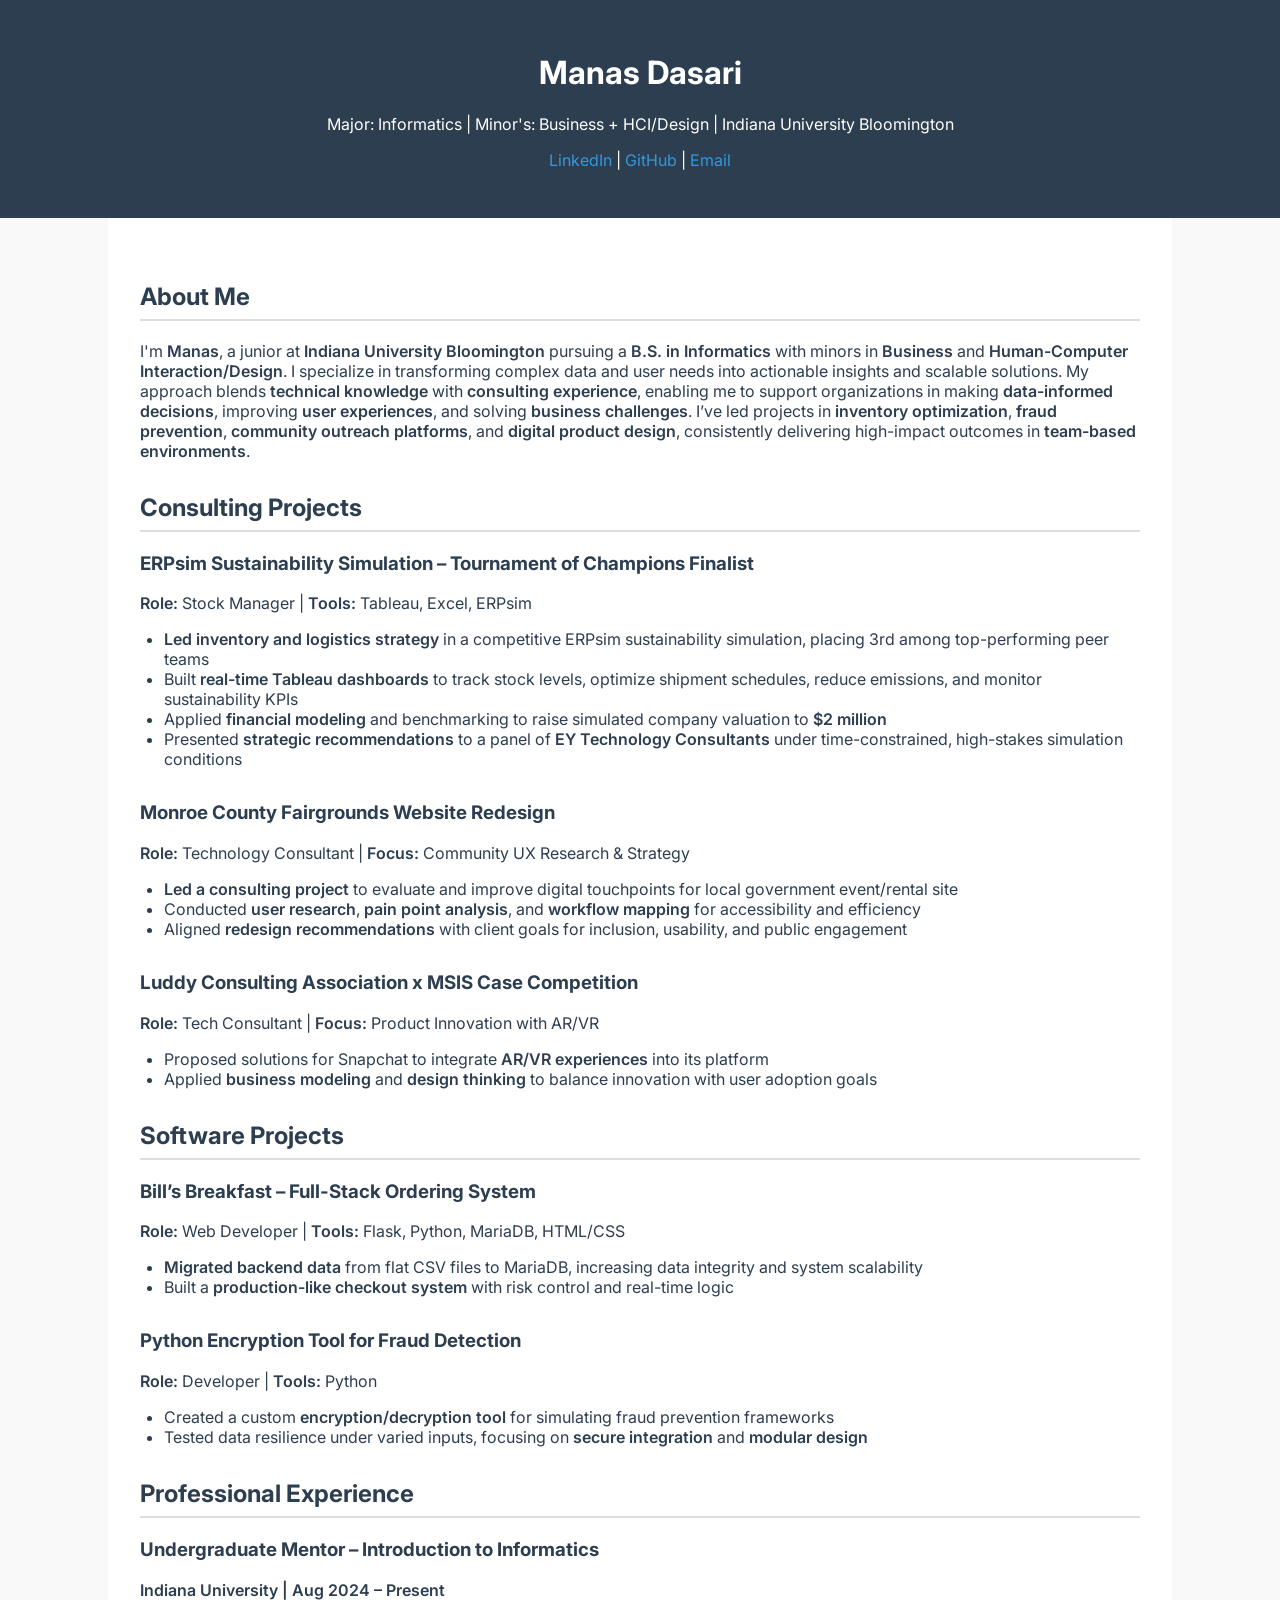
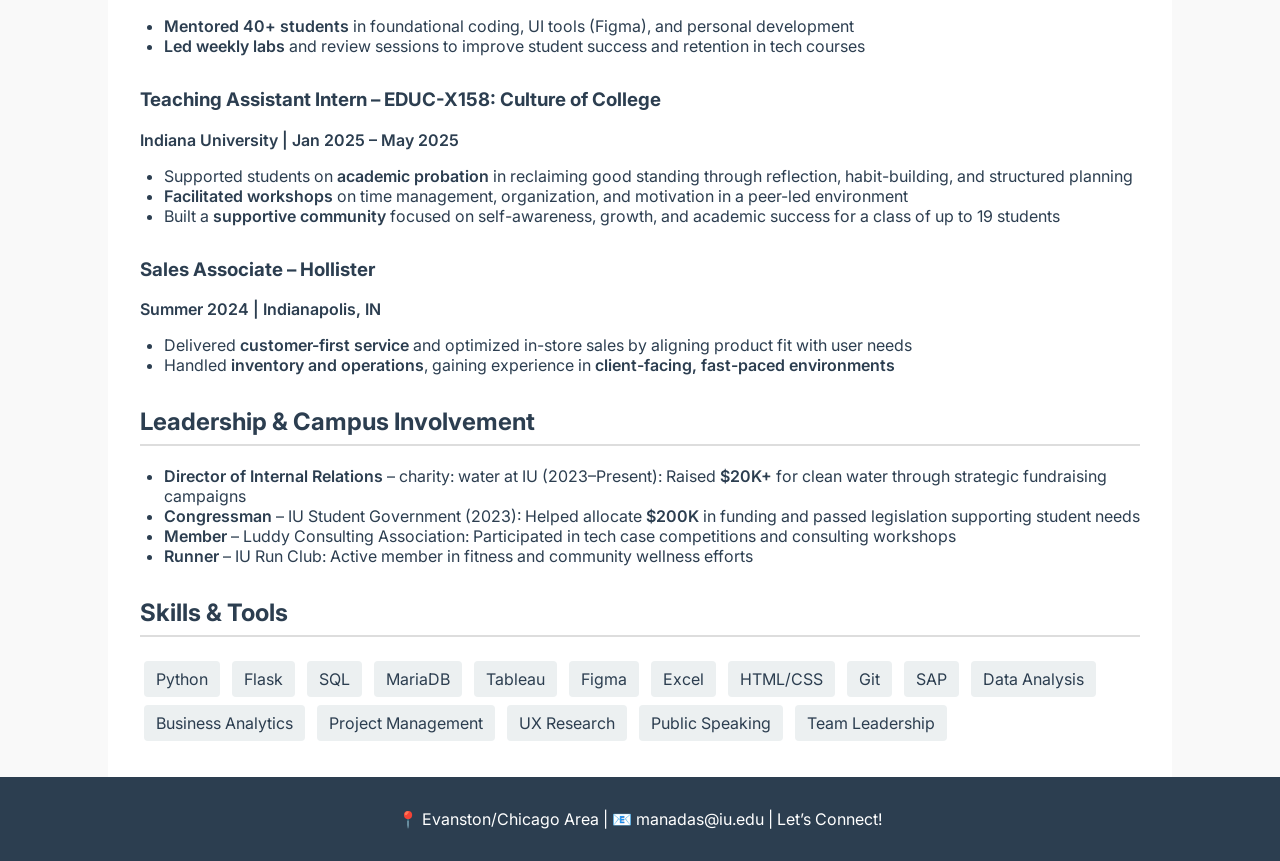
==== portfolio.html @ a8dafc89 "remade to tech consultant portfolio" ====
<!DOCTYPE html>
<html lang="en">
<head>
  <meta charset="UTF-8">
  <meta name="viewport" content="width=device-width, initial-scale=1.0">
  <title>Manas Dasari | Tech Consulting Portfolio</title>
  <link href="https://fonts.googleapis.com/css2?family=Inter:wght@400;600;800&display=swap" rel="stylesheet">
  <style>
    body {
      font-family: 'Inter', sans-serif;
      margin: 0;
      padding: 0;
      background: #f9f9f9;
      color: #2c3e50;
    }
    header {
      background: #2c3e50;
      color: white;
      padding: 2rem;
      text-align: center;
    }
    .container {
      max-width: 1000px;
      margin: auto;
      padding: 2rem;
      background: white;
    }
    h2 {
      border-bottom: 2px solid #ddd;
      padding-bottom: 0.5rem;
      margin-top: 2rem;
    }
    ul {
      padding-left: 1.5rem;
    }
    .project, .experience {
      margin-bottom: 2rem;
    }
    .skills span {
      background: #ecf0f1;
      margin: 0.25rem;
      padding: 0.5rem 0.75rem;
      display: inline-block;
      border-radius: 4px;
    }
    footer {
      text-align: center;
      padding: 1rem;
      background: #2c3e50;
      color: white;
    }
    a {
      color: #3498db;
      text-decoration: none;
    }
    strong {
      font-weight: 600;
    }
  </style>
</head>
<body>
  <header>
    <h1>Manas Dasari</h1>
    <p>Major: Informatics | Minor's: Business + HCI/Design | Indiana University Bloomington</p>
    <p><a href="https://www.linkedin.com/in/manas-dasari-886086213/">LinkedIn</a> | <a href="#">GitHub</a> | <a href="mailto:manadasar@gmail.com">Email</a></p>
  </header>

  <div class="container">
    <section>
      <h2>About Me</h2>
      <p>
        I'm <strong>Manas</strong>, a junior at <strong>Indiana University Bloomington</strong> pursuing a <strong>B.S. in Informatics</strong> with minors in <strong>Business</strong> and <strong>Human-Computer Interaction/Design</strong>. 
        I specialize in transforming complex data and user needs into actionable insights and scalable solutions. 
        My approach blends <strong>technical knowledge</strong> with <strong>consulting experience</strong>, enabling me to support organizations in making <strong>data-informed decisions</strong>, improving <strong>user experiences</strong>, and solving <strong>business challenges</strong>. 
        I’ve led projects in <strong>inventory optimization</strong>, <strong>fraud prevention</strong>, <strong>community outreach platforms</strong>, and <strong>digital product design</strong>, consistently delivering high-impact outcomes in <strong>team-based environments</strong>.
      </p>
    </section>

    <section>
      <h2>Consulting Projects</h2>
      <div class="project">
        <h3>ERPsim Sustainability Simulation – Tournament of Champions Finalist</h3>
        <p><strong>Role:</strong> Stock Manager | <strong>Tools:</strong> Tableau, Excel, ERPsim</p>
        <ul>
          <li><strong>Led inventory and logistics strategy</strong> in a competitive ERPsim sustainability simulation, placing 3rd among top-performing peer teams</li>
          <li>Built <strong>real-time Tableau dashboards</strong> to track stock levels, optimize shipment schedules, reduce emissions, and monitor sustainability KPIs</li>
          <li>Applied <strong>financial modeling</strong> and benchmarking to raise simulated company valuation to <strong>$2 million</strong></li>
          <li>Presented <strong>strategic recommendations</strong> to a panel of <strong>EY Technology Consultants</strong> under time-constrained, high-stakes simulation conditions</li>
        </ul>
      </div>

      <div class="project">
        <h3>Monroe County Fairgrounds Website Redesign</h3>
        <p><strong>Role:</strong> Technology Consultant | <strong>Focus:</strong> Community UX Research & Strategy</p>
        <ul>
          <li><strong>Led a consulting project</strong> to evaluate and improve digital touchpoints for local government event/rental site</li>
          <li>Conducted <strong>user research</strong>, <strong>pain point analysis</strong>, and <strong>workflow mapping</strong> for accessibility and efficiency</li>
          <li>Aligned <strong>redesign recommendations</strong> with client goals for inclusion, usability, and public engagement</li>
        </ul>
      </div>

      <div class="project">
        <h3>Luddy Consulting Association x MSIS Case Competition</h3>
        <p><strong>Role:</strong> Tech Consultant | <strong>Focus:</strong> Product Innovation with AR/VR</p>
        <ul>
          <li>Proposed solutions for Snapchat to integrate <strong>AR/VR experiences</strong> into its platform</li>
          <li>Applied <strong>business modeling</strong> and <strong>design thinking</strong> to balance innovation with user adoption goals</li>
        </ul>
      </div>
    </section>

    <section>
      <h2>Software Projects</h2>
      <div class="project">
        <h3>Bill’s Breakfast – Full-Stack Ordering System</h3>
        <p><strong>Role:</strong> Web Developer | <strong>Tools:</strong> Flask, Python, MariaDB, HTML/CSS</p>
        <ul>
          <li><strong>Migrated backend data</strong> from flat CSV files to MariaDB, increasing data integrity and system scalability</li>
          <li>Built a <strong>production-like checkout system</strong> with risk control and real-time logic</li>
        </ul>
      </div>

      <div class="project">
        <h3>Python Encryption Tool for Fraud Detection</h3>
        <p><strong>Role:</strong> Developer | <strong>Tools:</strong> Python</p>
        <ul>
          <li>Created a custom <strong>encryption/decryption tool</strong> for simulating fraud prevention frameworks</li>
          <li>Tested data resilience under varied inputs, focusing on <strong>secure integration</strong> and <strong>modular design</strong></li>
        </ul>
      </div>
    </section>

    <section>
      <h2>Professional Experience</h2>
      <div class="experience">
        <h3>Undergraduate Mentor – Introduction to Informatics</h3>
        <p><strong>Indiana University | Aug 2024 – Present</strong></p>
        <ul>
          <li><strong>Mentored 40+ students</strong> in foundational coding, UI tools (Figma), and personal development</li>
          <li><strong>Led weekly labs</strong> and review sessions to improve student success and retention in tech courses</li>
        </ul>
      </div>

      <div class="experience">
        <h3>Teaching Assistant Intern – EDUC-X158: Culture of College</h3>
        <p><strong>Indiana University | Jan 2025 – May 2025</strong></p>
        <ul>
          <li>Supported students on <strong>academic probation</strong> in reclaiming good standing through reflection, habit-building, and structured planning</li>
          <li><strong>Facilitated workshops</strong> on time management, organization, and motivation in a peer-led environment</li>
          <li>Built a <strong>supportive community</strong> focused on self-awareness, growth, and academic success for a class of up to 19 students</li>
        </ul>
      </div>

      <div class="experience">
        <h3>Sales Associate – Hollister</h3>
        <p><strong>Summer 2024 | Indianapolis, IN</strong></p>
        <ul>
          <li>Delivered <strong>customer-first service</strong> and optimized in-store sales by aligning product fit with user needs</li>
          <li>Handled <strong>inventory and operations</strong>, gaining experience in <strong>client-facing, fast-paced environments</strong></li>
        </ul>
      </div>
    </section>

    <section>
      <h2>Leadership & Campus Involvement</h2>
      <ul>
        <li><strong>Director of Internal Relations</strong> – charity: water at IU (2023–Present): Raised <strong>$20K+</strong> for clean water through strategic fundraising campaigns</li>
        <li><strong>Congressman</strong> – IU Student Government (2023): Helped allocate <strong>$200K</strong> in funding and passed legislation supporting student needs</li>
        <li><strong>Member</strong> – Luddy Consulting Association: Participated in tech case competitions and consulting workshops</li>
        <li><strong>Runner</strong> – IU Run Club: Active member in fitness and community wellness efforts</li>
      </ul>
    </section>

    <section>
      <h2>Skills & Tools</h2>
      <div class="skills">
        <span>Python</span>
        <span>Flask</span>
        <span>SQL</span>
        <span>MariaDB</span>
        <span>Tableau</span>
        <span>Figma</span>
        <span>Excel</span>
        <span>HTML/CSS</span>
        <span>Git</span>
        <span>SAP</span>
        <span>Data Analysis</span>
        <span>Business Analytics</span>
        <span>Project Management</span>
        <span>UX Research</span>
        <span>Public Speaking</span>
        <span>Team Leadership</span>
      </div>
    </section>
  </div>

  <footer>
    <p>📍 Evanston/Chicago Area | 📧 manadas@iu.edu | Let’s Connect!</p>
  </footer>
</body>
</html>
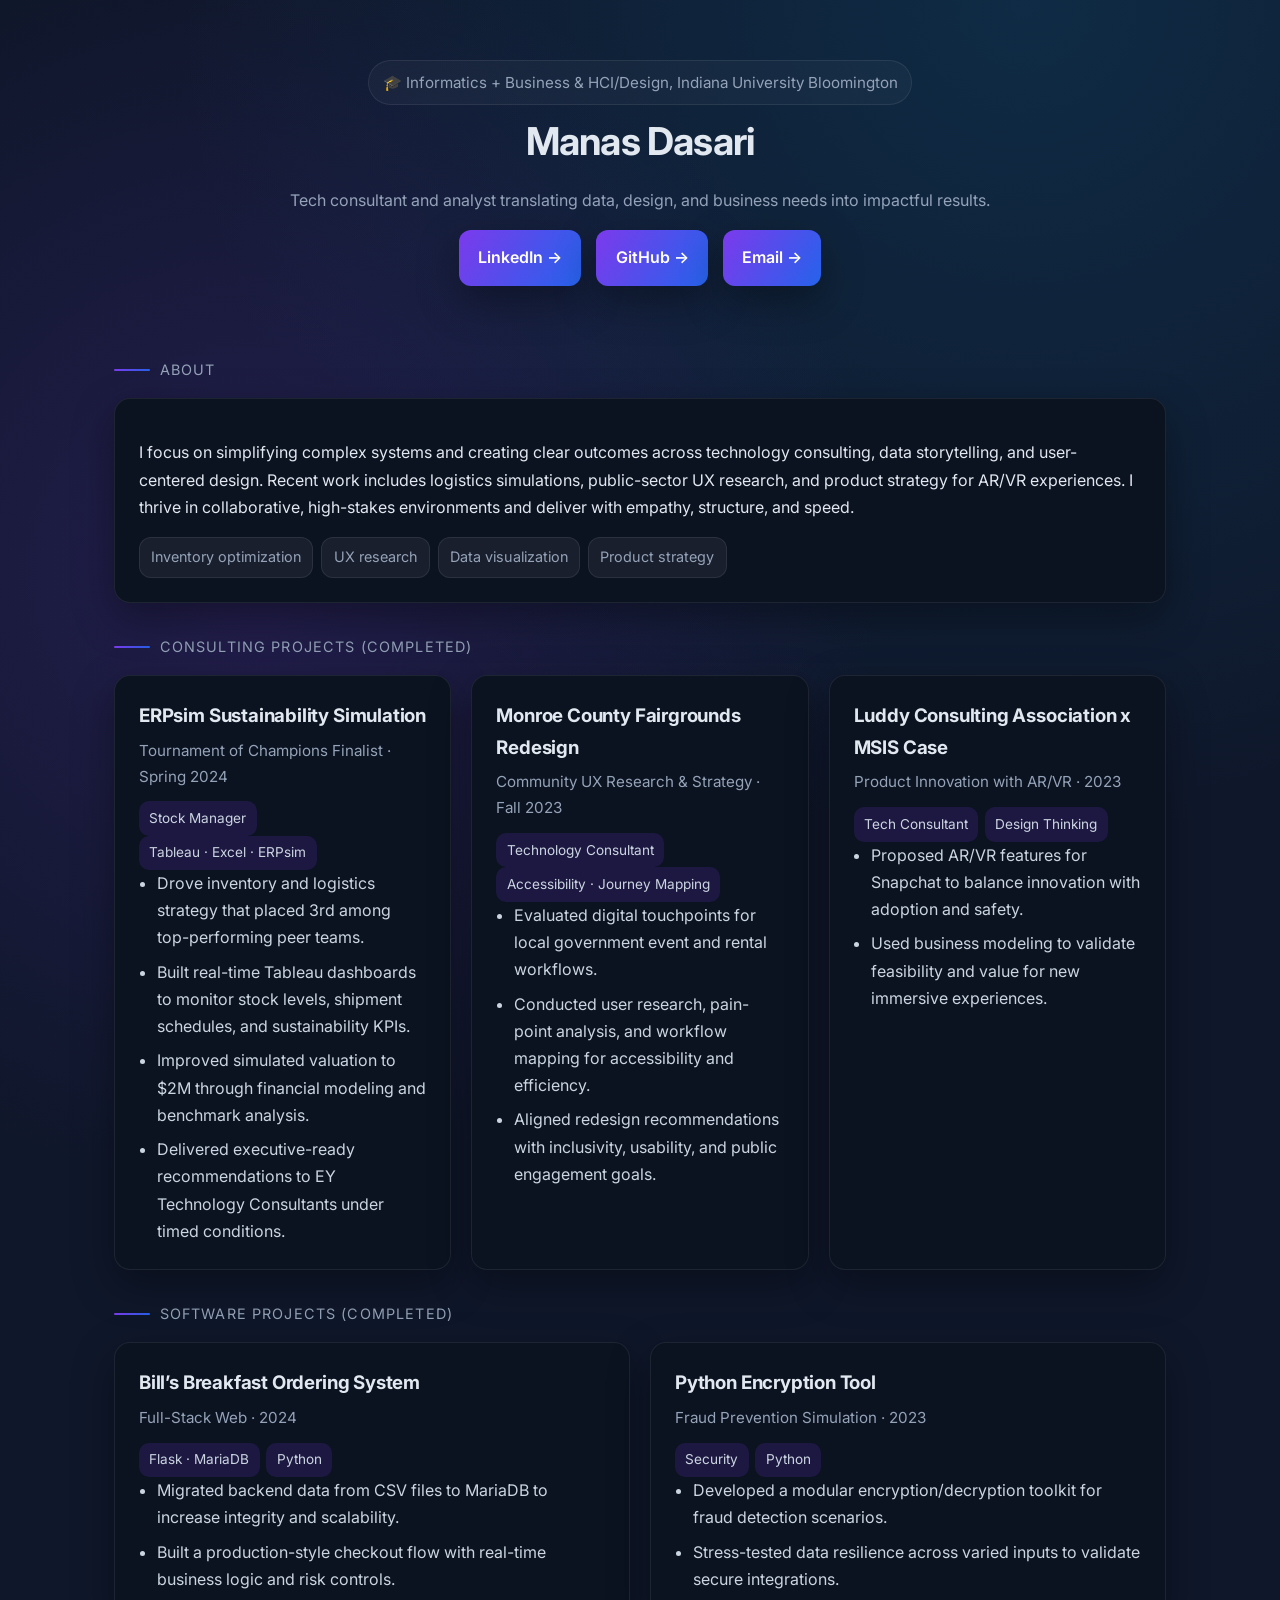
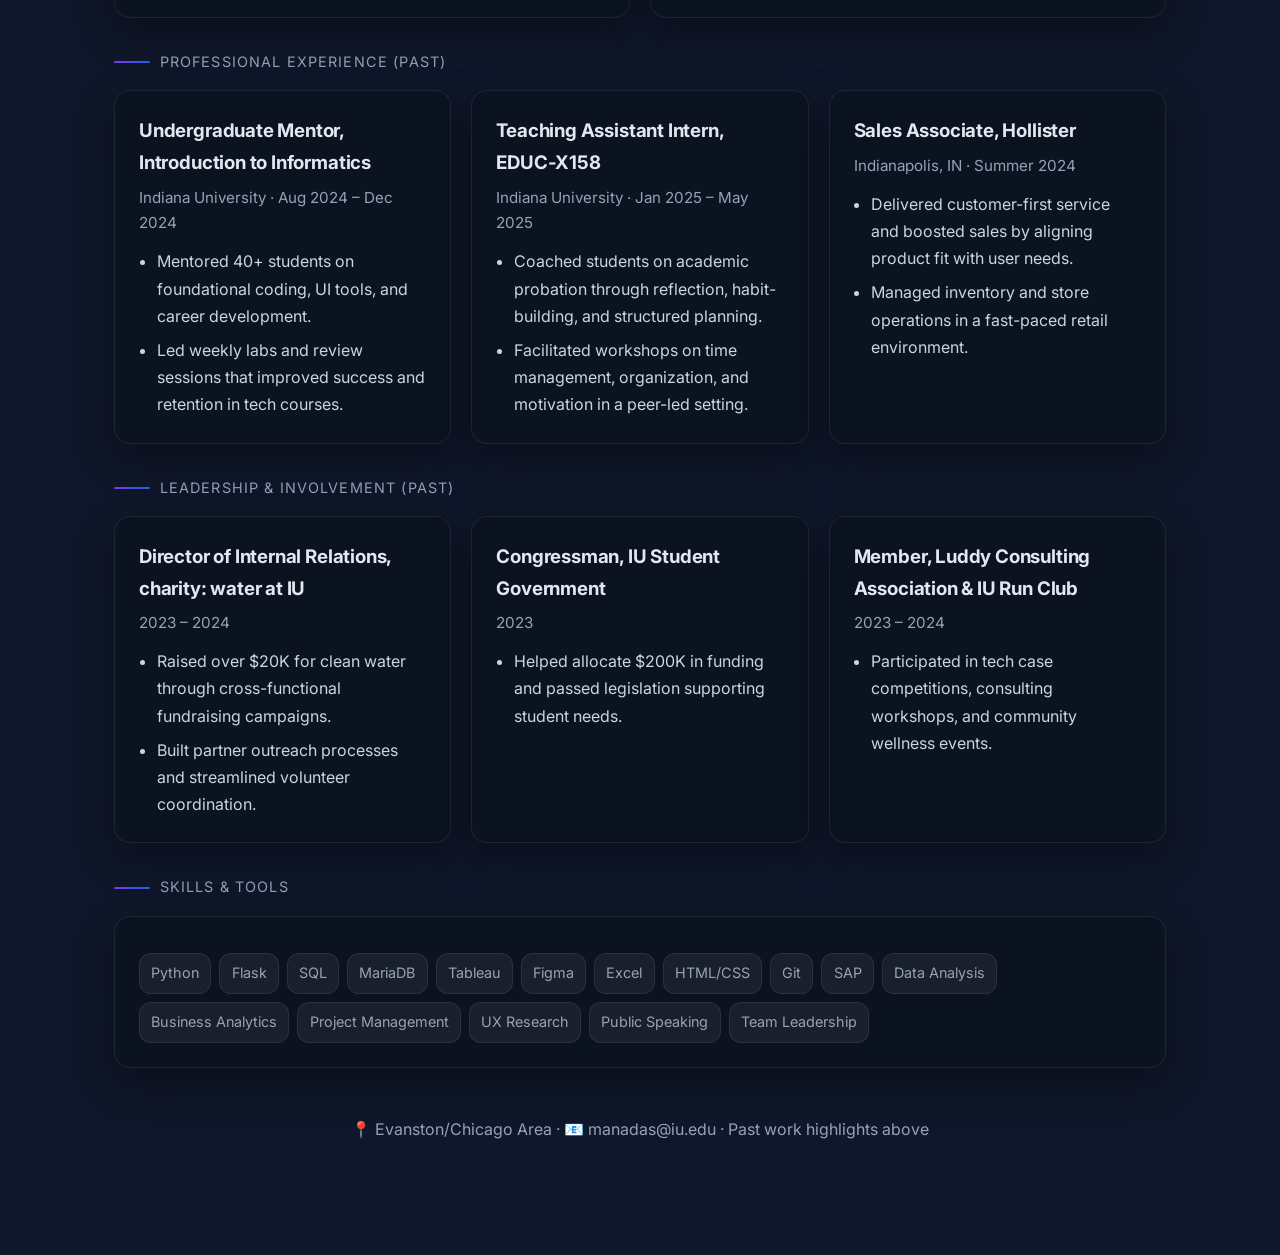
==== commit 94f8c6ff: "Revamp portfolio UI for past work" ====
--- a/portfolio.html
+++ b/portfolio.html
@@ -1,202 +1,349 @@
-
 <!DOCTYPE html>
 <html lang="en">
 <head>
   <meta charset="UTF-8">
   <meta name="viewport" content="width=device-width, initial-scale=1.0">
-  <title>Manas Dasari | Tech Consulting Portfolio</title>
-  <link href="https://fonts.googleapis.com/css2?family=Inter:wght@400;600;800&display=swap" rel="stylesheet">
+  <title>Manas Dasari | Experience Portfolio</title>
+  <link href="https://fonts.googleapis.com/css2?family=Inter:wght@400;500;600;700&display=swap" rel="stylesheet">
   <style>
+    :root {
+      --bg: #0f172a;
+      --card: #0b1220;
+      --accent: #7c3aed;
+      --text: #e2e8f0;
+      --muted: #94a3b8;
+      --border: rgba(255, 255, 255, 0.08);
+      --shadow: 0 15px 40px rgba(0, 0, 0, 0.35);
+    }
+
+    * { box-sizing: border-box; }
+
     body {
+      margin: 0;
       font-family: 'Inter', sans-serif;
-      margin: 0;
-      padding: 0;
-      background: #f9f9f9;
-      color: #2c3e50;
-    }
+      background: radial-gradient(circle at 20% 20%, rgba(124, 58, 237, 0.18), transparent 25%),
+                  radial-gradient(circle at 80% 0%, rgba(14, 165, 233, 0.14), transparent 28%),
+                  var(--bg);
+      color: var(--text);
+      line-height: 1.7;
+      padding-bottom: 4rem;
+    }
+
     header {
-      background: #2c3e50;
+      padding: 3.5rem 1.5rem 2.5rem;
+      text-align: center;
+      max-width: 1100px;
+      margin: 0 auto;
+    }
+
+    header h1 {
+      margin: 0 0 0.75rem;
+      font-size: 2.4rem;
+      letter-spacing: -0.02em;
+    }
+
+    header p {
+      margin: 0.25rem 0;
+      color: var(--muted);
+    }
+
+    .chip {
+      display: inline-flex;
+      align-items: center;
+      gap: 0.35rem;
+      padding: 0.55rem 0.85rem;
+      border-radius: 999px;
+      border: 1px solid var(--border);
+      background: rgba(255, 255, 255, 0.03);
+      color: var(--muted);
+      margin: 0.25rem;
+      font-size: 0.95rem;
+    }
+
+    .cta {
+      display: inline-flex;
+      align-items: center;
+      justify-content: center;
+      gap: 0.4rem;
+      padding: 0.9rem 1.2rem;
+      margin: 0.75rem 0.35rem 0;
+      border-radius: 12px;
+      background: linear-gradient(120deg, #7c3aed, #2563eb);
       color: white;
-      padding: 2rem;
-      text-align: center;
-    }
+      text-decoration: none;
+      font-weight: 600;
+      box-shadow: var(--shadow);
+      transition: transform 0.15s ease, box-shadow 0.2s ease;
+    }
+
+    .cta:hover { transform: translateY(-2px); box-shadow: 0 20px 50px rgba(37, 99, 235, 0.25); }
+
     .container {
-      max-width: 1000px;
-      margin: auto;
-      padding: 2rem;
-      background: white;
-    }
-    h2 {
-      border-bottom: 2px solid #ddd;
-      padding-bottom: 0.5rem;
-      margin-top: 2rem;
-    }
-    ul {
-      padding-left: 1.5rem;
-    }
-    .project, .experience {
-      margin-bottom: 2rem;
-    }
-    .skills span {
-      background: #ecf0f1;
-      margin: 0.25rem;
-      padding: 0.5rem 0.75rem;
-      display: inline-block;
-      border-radius: 4px;
-    }
+      max-width: 1100px;
+      margin: 0 auto;
+      padding: 0 1.5rem;
+    }
+
+    section { margin-top: 2rem; }
+
+    .section-header {
+      display: flex;
+      align-items: center;
+      gap: 0.6rem;
+      margin-bottom: 1rem;
+      color: var(--muted);
+      text-transform: uppercase;
+      letter-spacing: 0.08em;
+      font-size: 0.9rem;
+    }
+
+    .section-header span {
+      width: 36px;
+      height: 2px;
+      background: linear-gradient(120deg, #7c3aed, #2563eb);
+      border-radius: 999px;
+    }
+
+    .grid {
+      display: grid;
+      grid-template-columns: repeat(auto-fit, minmax(300px, 1fr));
+      gap: 1.25rem;
+    }
+
+    .card {
+      background: var(--card);
+      border: 1px solid var(--border);
+      border-radius: 16px;
+      padding: 1.5rem;
+      box-shadow: var(--shadow);
+      position: relative;
+      overflow: hidden;
+    }
+
+    .card::before {
+      content: "";
+      position: absolute;
+      inset: 0;
+      background: linear-gradient(145deg, rgba(124, 58, 237, 0.12), rgba(37, 99, 235, 0.05));
+      opacity: 0;
+      transition: opacity 0.2s ease;
+    }
+
+    .card:hover::before { opacity: 1; }
+    .card > * { position: relative; }
+
+    h3 { margin: 0 0 0.35rem; letter-spacing: -0.01em; }
+    .meta { color: var(--muted); margin-bottom: 0.75rem; font-size: 0.95rem; }
+    ul { margin: 0; padding-left: 1.1rem; color: #cbd5e1; }
+    li + li { margin-top: 0.45rem; }
+
+    .badge {
+      display: inline-flex;
+      align-items: center;
+      padding: 0.35rem 0.65rem;
+      border-radius: 10px;
+      background: rgba(124, 58, 237, 0.16);
+      color: #cbd5e1;
+      font-size: 0.85rem;
+      margin-right: 0.4rem;
+    }
+
+    .pill-group { margin-top: 0.75rem; display: flex; flex-wrap: wrap; gap: 0.5rem; }
+    .pill { padding: 0.45rem 0.7rem; border-radius: 12px; background: rgba(255, 255, 255, 0.06); color: var(--muted); border: 1px solid var(--border); font-size: 0.9rem; }
+
     footer {
       text-align: center;
-      padding: 1rem;
-      background: #2c3e50;
-      color: white;
-    }
-    a {
-      color: #3498db;
-      text-decoration: none;
-    }
-    strong {
-      font-weight: 600;
+      padding: 2rem 1rem;
+      color: var(--muted);
+    }
+
+    @media (max-width: 640px) {
+      header h1 { font-size: 2rem; }
+      .grid { grid-template-columns: 1fr; }
     }
   </style>
 </head>
 <body>
   <header>
+    <div class="chip">🎓 Informatics + Business & HCI/Design, Indiana University Bloomington</div>
     <h1>Manas Dasari</h1>
-    <p>Major: Informatics | Minor's: Business + HCI/Design | Indiana University Bloomington</p>
-    <p><a href="https://www.linkedin.com/in/manas-dasari-886086213/">LinkedIn</a> | <a href="#">GitHub</a> | <a href="mailto:manadasar@gmail.com">Email</a></p>
+    <p>Tech consultant and analyst translating data, design, and business needs into impactful results.</p>
+    <div>
+      <a class="cta" href="https://www.linkedin.com/in/manas-dasari-886086213/" target="_blank" rel="noopener">LinkedIn →</a>
+      <a class="cta" href="https://github.com/manasdasa" target="_blank" rel="noopener">GitHub →</a>
+      <a class="cta" href="mailto:manadasar@gmail.com">Email →</a>
+    </div>
   </header>
 
   <div class="container">
     <section>
-      <h2>About Me</h2>
-      <p>
-        I'm <strong>Manas</strong>, a junior at <strong>Indiana University Bloomington</strong> pursuing a <strong>B.S. in Informatics</strong> with minors in <strong>Business</strong> and <strong>Human-Computer Interaction/Design</strong>. 
-        I specialize in transforming complex data and user needs into actionable insights and scalable solutions. 
-        My approach blends <strong>technical knowledge</strong> with <strong>consulting experience</strong>, enabling me to support organizations in making <strong>data-informed decisions</strong>, improving <strong>user experiences</strong>, and solving <strong>business challenges</strong>. 
-        I’ve led projects in <strong>inventory optimization</strong>, <strong>fraud prevention</strong>, <strong>community outreach platforms</strong>, and <strong>digital product design</strong>, consistently delivering high-impact outcomes in <strong>team-based environments</strong>.
-      </p>
-    </section>
-
-    <section>
-      <h2>Consulting Projects</h2>
-      <div class="project">
-        <h3>ERPsim Sustainability Simulation – Tournament of Champions Finalist</h3>
-        <p><strong>Role:</strong> Stock Manager | <strong>Tools:</strong> Tableau, Excel, ERPsim</p>
-        <ul>
-          <li><strong>Led inventory and logistics strategy</strong> in a competitive ERPsim sustainability simulation, placing 3rd among top-performing peer teams</li>
-          <li>Built <strong>real-time Tableau dashboards</strong> to track stock levels, optimize shipment schedules, reduce emissions, and monitor sustainability KPIs</li>
-          <li>Applied <strong>financial modeling</strong> and benchmarking to raise simulated company valuation to <strong>$2 million</strong></li>
-          <li>Presented <strong>strategic recommendations</strong> to a panel of <strong>EY Technology Consultants</strong> under time-constrained, high-stakes simulation conditions</li>
-        </ul>
-      </div>
-
-      <div class="project">
-        <h3>Monroe County Fairgrounds Website Redesign</h3>
-        <p><strong>Role:</strong> Technology Consultant | <strong>Focus:</strong> Community UX Research & Strategy</p>
-        <ul>
-          <li><strong>Led a consulting project</strong> to evaluate and improve digital touchpoints for local government event/rental site</li>
-          <li>Conducted <strong>user research</strong>, <strong>pain point analysis</strong>, and <strong>workflow mapping</strong> for accessibility and efficiency</li>
-          <li>Aligned <strong>redesign recommendations</strong> with client goals for inclusion, usability, and public engagement</li>
-        </ul>
-      </div>
-
-      <div class="project">
-        <h3>Luddy Consulting Association x MSIS Case Competition</h3>
-        <p><strong>Role:</strong> Tech Consultant | <strong>Focus:</strong> Product Innovation with AR/VR</p>
-        <ul>
-          <li>Proposed solutions for Snapchat to integrate <strong>AR/VR experiences</strong> into its platform</li>
-          <li>Applied <strong>business modeling</strong> and <strong>design thinking</strong> to balance innovation with user adoption goals</li>
-        </ul>
-      </div>
-    </section>
-
-    <section>
-      <h2>Software Projects</h2>
-      <div class="project">
-        <h3>Bill’s Breakfast – Full-Stack Ordering System</h3>
-        <p><strong>Role:</strong> Web Developer | <strong>Tools:</strong> Flask, Python, MariaDB, HTML/CSS</p>
-        <ul>
-          <li><strong>Migrated backend data</strong> from flat CSV files to MariaDB, increasing data integrity and system scalability</li>
-          <li>Built a <strong>production-like checkout system</strong> with risk control and real-time logic</li>
-        </ul>
-      </div>
-
-      <div class="project">
-        <h3>Python Encryption Tool for Fraud Detection</h3>
-        <p><strong>Role:</strong> Developer | <strong>Tools:</strong> Python</p>
-        <ul>
-          <li>Created a custom <strong>encryption/decryption tool</strong> for simulating fraud prevention frameworks</li>
-          <li>Tested data resilience under varied inputs, focusing on <strong>secure integration</strong> and <strong>modular design</strong></li>
-        </ul>
-      </div>
-    </section>
-
-    <section>
-      <h2>Professional Experience</h2>
-      <div class="experience">
-        <h3>Undergraduate Mentor – Introduction to Informatics</h3>
-        <p><strong>Indiana University | Aug 2024 – Present</strong></p>
-        <ul>
-          <li><strong>Mentored 40+ students</strong> in foundational coding, UI tools (Figma), and personal development</li>
-          <li><strong>Led weekly labs</strong> and review sessions to improve student success and retention in tech courses</li>
-        </ul>
-      </div>
-
-      <div class="experience">
-        <h3>Teaching Assistant Intern – EDUC-X158: Culture of College</h3>
-        <p><strong>Indiana University | Jan 2025 – May 2025</strong></p>
-        <ul>
-          <li>Supported students on <strong>academic probation</strong> in reclaiming good standing through reflection, habit-building, and structured planning</li>
-          <li><strong>Facilitated workshops</strong> on time management, organization, and motivation in a peer-led environment</li>
-          <li>Built a <strong>supportive community</strong> focused on self-awareness, growth, and academic success for a class of up to 19 students</li>
-        </ul>
-      </div>
-
-      <div class="experience">
-        <h3>Sales Associate – Hollister</h3>
-        <p><strong>Summer 2024 | Indianapolis, IN</strong></p>
-        <ul>
-          <li>Delivered <strong>customer-first service</strong> and optimized in-store sales by aligning product fit with user needs</li>
-          <li>Handled <strong>inventory and operations</strong>, gaining experience in <strong>client-facing, fast-paced environments</strong></li>
-        </ul>
-      </div>
-    </section>
-
-    <section>
-      <h2>Leadership & Campus Involvement</h2>
-      <ul>
-        <li><strong>Director of Internal Relations</strong> – charity: water at IU (2023–Present): Raised <strong>$20K+</strong> for clean water through strategic fundraising campaigns</li>
-        <li><strong>Congressman</strong> – IU Student Government (2023): Helped allocate <strong>$200K</strong> in funding and passed legislation supporting student needs</li>
-        <li><strong>Member</strong> – Luddy Consulting Association: Participated in tech case competitions and consulting workshops</li>
-        <li><strong>Runner</strong> – IU Run Club: Active member in fitness and community wellness efforts</li>
-      </ul>
-    </section>
-
-    <section>
-      <h2>Skills & Tools</h2>
-      <div class="skills">
-        <span>Python</span>
-        <span>Flask</span>
-        <span>SQL</span>
-        <span>MariaDB</span>
-        <span>Tableau</span>
-        <span>Figma</span>
-        <span>Excel</span>
-        <span>HTML/CSS</span>
-        <span>Git</span>
-        <span>SAP</span>
-        <span>Data Analysis</span>
-        <span>Business Analytics</span>
-        <span>Project Management</span>
-        <span>UX Research</span>
-        <span>Public Speaking</span>
-        <span>Team Leadership</span>
+      <div class="section-header"><span></span>About</div>
+      <div class="card">
+        <p>
+          I focus on simplifying complex systems and creating clear outcomes across technology consulting, data storytelling, and user-centered design.
+          Recent work includes logistics simulations, public-sector UX research, and product strategy for AR/VR experiences. I thrive in collaborative, high-stakes environments and deliver with empathy, structure, and speed.
+        </p>
+        <div class="pill-group">
+          <span class="pill">Inventory optimization</span>
+          <span class="pill">UX research</span>
+          <span class="pill">Data visualization</span>
+          <span class="pill">Product strategy</span>
+        </div>
+      </div>
+    </section>
+
+    <section>
+      <div class="section-header"><span></span>Consulting Projects (Completed)</div>
+      <div class="grid">
+        <div class="card">
+          <h3>ERPsim Sustainability Simulation</h3>
+          <div class="meta">Tournament of Champions Finalist · Spring 2024</div>
+          <div class="badge">Stock Manager</div><div class="badge">Tableau · Excel · ERPsim</div>
+          <ul>
+            <li>Drove inventory and logistics strategy that placed 3rd among top-performing peer teams.</li>
+            <li>Built real-time Tableau dashboards to monitor stock levels, shipment schedules, and sustainability KPIs.</li>
+            <li>Improved simulated valuation to $2M through financial modeling and benchmark analysis.</li>
+            <li>Delivered executive-ready recommendations to EY Technology Consultants under timed conditions.</li>
+          </ul>
+        </div>
+
+        <div class="card">
+          <h3>Monroe County Fairgrounds Redesign</h3>
+          <div class="meta">Community UX Research & Strategy · Fall 2023</div>
+          <div class="badge">Technology Consultant</div><div class="badge">Accessibility · Journey Mapping</div>
+          <ul>
+            <li>Evaluated digital touchpoints for local government event and rental workflows.</li>
+            <li>Conducted user research, pain-point analysis, and workflow mapping for accessibility and efficiency.</li>
+            <li>Aligned redesign recommendations with inclusivity, usability, and public engagement goals.</li>
+          </ul>
+        </div>
+
+        <div class="card">
+          <h3>Luddy Consulting Association x MSIS Case</h3>
+          <div class="meta">Product Innovation with AR/VR · 2023</div>
+          <div class="badge">Tech Consultant</div><div class="badge">Design Thinking</div>
+          <ul>
+            <li>Proposed AR/VR features for Snapchat to balance innovation with adoption and safety.</li>
+            <li>Used business modeling to validate feasibility and value for new immersive experiences.</li>
+          </ul>
+        </div>
+      </div>
+    </section>
+
+    <section>
+      <div class="section-header"><span></span>Software Projects (Completed)</div>
+      <div class="grid">
+        <div class="card">
+          <h3>Bill’s Breakfast Ordering System</h3>
+          <div class="meta">Full-Stack Web · 2024</div>
+          <div class="badge">Flask · MariaDB</div><div class="badge">Python</div>
+          <ul>
+            <li>Migrated backend data from CSV files to MariaDB to increase integrity and scalability.</li>
+            <li>Built a production-style checkout flow with real-time business logic and risk controls.</li>
+          </ul>
+        </div>
+
+        <div class="card">
+          <h3>Python Encryption Tool</h3>
+          <div class="meta">Fraud Prevention Simulation · 2023</div>
+          <div class="badge">Security</div><div class="badge">Python</div>
+          <ul>
+            <li>Developed a modular encryption/decryption toolkit for fraud detection scenarios.</li>
+            <li>Stress-tested data resilience across varied inputs to validate secure integrations.</li>
+          </ul>
+        </div>
+      </div>
+    </section>
+
+    <section>
+      <div class="section-header"><span></span>Professional Experience (Past)</div>
+      <div class="grid">
+        <div class="card">
+          <h3>Undergraduate Mentor, Introduction to Informatics</h3>
+          <div class="meta">Indiana University · Aug 2024 – Dec 2024</div>
+          <ul>
+            <li>Mentored 40+ students on foundational coding, UI tools, and career development.</li>
+            <li>Led weekly labs and review sessions that improved success and retention in tech courses.</li>
+          </ul>
+        </div>
+
+        <div class="card">
+          <h3>Teaching Assistant Intern, EDUC-X158</h3>
+          <div class="meta">Indiana University · Jan 2025 – May 2025</div>
+          <ul>
+            <li>Coached students on academic probation through reflection, habit-building, and structured planning.</li>
+            <li>Facilitated workshops on time management, organization, and motivation in a peer-led setting.</li>
+          </ul>
+        </div>
+
+        <div class="card">
+          <h3>Sales Associate, Hollister</h3>
+          <div class="meta">Indianapolis, IN · Summer 2024</div>
+          <ul>
+            <li>Delivered customer-first service and boosted sales by aligning product fit with user needs.</li>
+            <li>Managed inventory and store operations in a fast-paced retail environment.</li>
+          </ul>
+        </div>
+      </div>
+    </section>
+
+    <section>
+      <div class="section-header"><span></span>Leadership & Involvement (Past)</div>
+      <div class="grid">
+        <div class="card">
+          <h3>Director of Internal Relations, charity: water at IU</h3>
+          <div class="meta">2023 – 2024</div>
+          <ul>
+            <li>Raised over $20K for clean water through cross-functional fundraising campaigns.</li>
+            <li>Built partner outreach processes and streamlined volunteer coordination.</li>
+          </ul>
+        </div>
+
+        <div class="card">
+          <h3>Congressman, IU Student Government</h3>
+          <div class="meta">2023</div>
+          <ul>
+            <li>Helped allocate $200K in funding and passed legislation supporting student needs.</li>
+          </ul>
+        </div>
+
+        <div class="card">
+          <h3>Member, Luddy Consulting Association & IU Run Club</h3>
+          <div class="meta">2023 – 2024</div>
+          <ul>
+            <li>Participated in tech case competitions, consulting workshops, and community wellness events.</li>
+          </ul>
+        </div>
+      </div>
+    </section>
+
+    <section>
+      <div class="section-header"><span></span>Skills & Tools</div>
+      <div class="card">
+        <div class="pill-group">
+          <span class="pill">Python</span>
+          <span class="pill">Flask</span>
+          <span class="pill">SQL</span>
+          <span class="pill">MariaDB</span>
+          <span class="pill">Tableau</span>
+          <span class="pill">Figma</span>
+          <span class="pill">Excel</span>
+          <span class="pill">HTML/CSS</span>
+          <span class="pill">Git</span>
+          <span class="pill">SAP</span>
+          <span class="pill">Data Analysis</span>
+          <span class="pill">Business Analytics</span>
+          <span class="pill">Project Management</span>
+          <span class="pill">UX Research</span>
+          <span class="pill">Public Speaking</span>
+          <span class="pill">Team Leadership</span>
+        </div>
       </div>
     </section>
   </div>
 
   <footer>
-    <p>📍 Evanston/Chicago Area | 📧 manadas@iu.edu | Let’s Connect!</p>
+    <p>📍 Evanston/Chicago Area · 📧 manadas@iu.edu · Past work highlights above</p>
   </footer>
 </body>
 </html>
